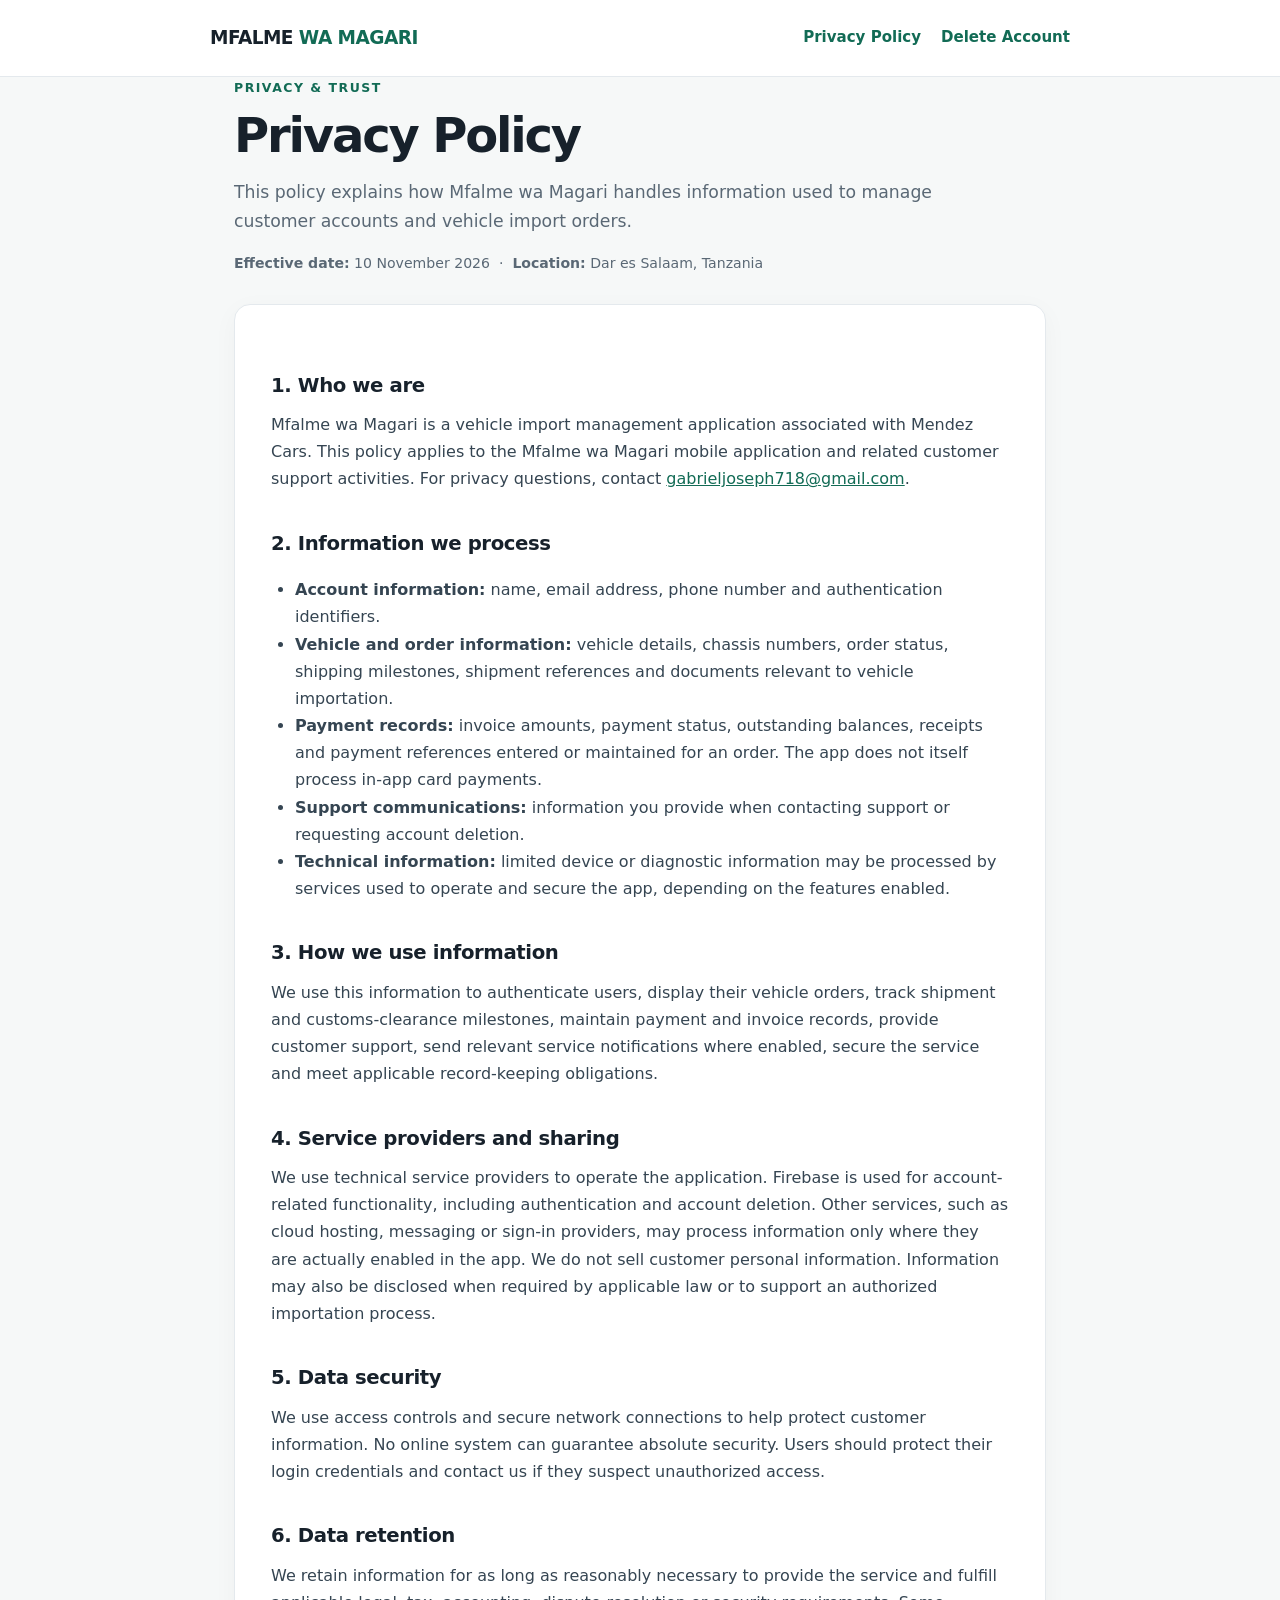
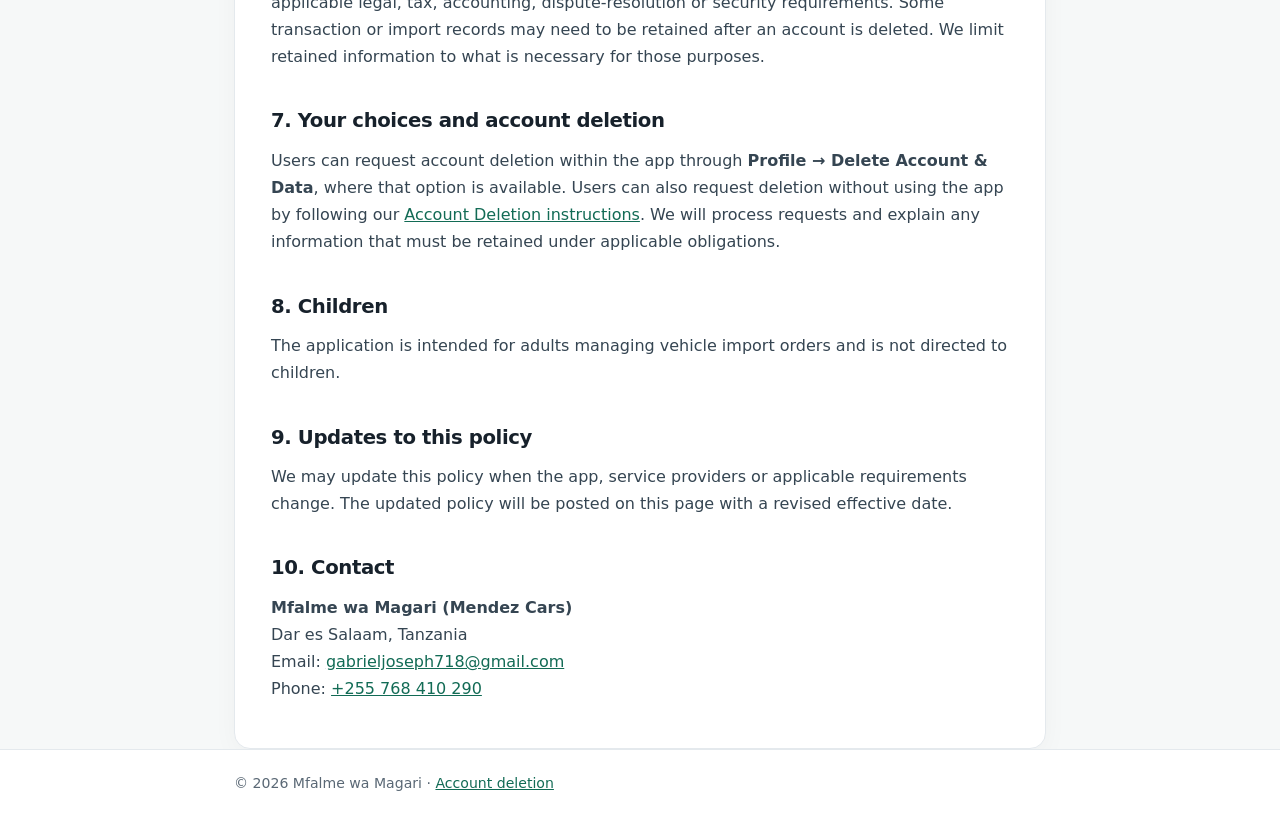
==== index.html @ ea1d12f5 "Add files via upload" ====
<!doctype html>
<html lang="en"><head><meta charset="utf-8"><meta name="viewport" content="width=device-width, initial-scale=1"><meta name="description" content="Privacy Policy for the Mfalme wa Magari vehicle import tracking application."><title>Privacy Policy | Mfalme wa Magari</title><link rel="stylesheet" href="styles.css"></head>
<body><header><div class="wrap top"><div class="brand">MFALME <span>WA MAGARI</span></div><nav aria-label="Main navigation"><a href="index.html" aria-current="page">Privacy Policy</a><a href="delete-account.html">Delete Account</a></nav></div></header>
<main class="wrap"><div class="eyebrow">Privacy &amp; trust</div><h1>Privacy Policy</h1><p class="intro">This policy explains how Mfalme wa Magari handles information used to manage customer accounts and vehicle import orders.</p><p class="meta"><strong>Effective date:</strong> 10 November 2026 &nbsp;·&nbsp; <strong>Location:</strong> Dar es Salaam, Tanzania</p>
<article class="panel">
<h2>1. Who we are</h2><p>Mfalme wa Magari is a vehicle import management application associated with Mendez Cars. This policy applies to the Mfalme wa Magari mobile application and related customer support activities. For privacy questions, contact <a href="mailto:gabrieljoseph718@gmail.com">gabrieljoseph718@gmail.com</a>.</p>
<h2>2. Information we process</h2><ul><li><strong>Account information:</strong> name, email address, phone number and authentication identifiers.</li><li><strong>Vehicle and order information:</strong> vehicle details, chassis numbers, order status, shipping milestones, shipment references and documents relevant to vehicle importation.</li><li><strong>Payment records:</strong> invoice amounts, payment status, outstanding balances, receipts and payment references entered or maintained for an order. The app does not itself process in-app card payments.</li><li><strong>Support communications:</strong> information you provide when contacting support or requesting account deletion.</li><li><strong>Technical information:</strong> limited device or diagnostic information may be processed by services used to operate and secure the app, depending on the features enabled.</li></ul>
<h2>3. How we use information</h2><p>We use this information to authenticate users, display their vehicle orders, track shipment and customs-clearance milestones, maintain payment and invoice records, provide customer support, send relevant service notifications where enabled, secure the service and meet applicable record-keeping obligations.</p>
<h2>4. Service providers and sharing</h2><p>We use technical service providers to operate the application. Firebase is used for account-related functionality, including authentication and account deletion. Other services, such as cloud hosting, messaging or sign-in providers, may process information only where they are actually enabled in the app. We do not sell customer personal information. Information may also be disclosed when required by applicable law or to support an authorized importation process.</p>
<h2>5. Data security</h2><p>We use access controls and secure network connections to help protect customer information. No online system can guarantee absolute security. Users should protect their login credentials and contact us if they suspect unauthorized access.</p>
<h2>6. Data retention</h2><p>We retain information for as long as reasonably necessary to provide the service and fulfill applicable legal, tax, accounting, dispute-resolution or security requirements. Some transaction or import records may need to be retained after an account is deleted. We limit retained information to what is necessary for those purposes.</p>
<h2>7. Your choices and account deletion</h2><p>Users can request account deletion within the app through <strong>Profile → Delete Account &amp; Data</strong>, where that option is available. Users can also request deletion without using the app by following our <a href="delete-account.html">Account Deletion instructions</a>. We will process requests and explain any information that must be retained under applicable obligations.</p>
<h2>8. Children</h2><p>The application is intended for adults managing vehicle import orders and is not directed to children.</p>
<h2>9. Updates to this policy</h2><p>We may update this policy when the app, service providers or applicable requirements change. The updated policy will be posted on this page with a revised effective date.</p>
<h2>10. Contact</h2><p><strong>Mfalme wa Magari (Mendez Cars)</strong><br>Dar es Salaam, Tanzania<br>Email: <a href="mailto:gabrieljoseph718@gmail.com">gabrieljoseph718@gmail.com</a><br>Phone: <a href="tel:+255768410290">+255 768 410 290</a></p>
</article></main><footer><div class="wrap">© 2026 Mfalme wa Magari · <a href="delete-account.html">Account deletion</a></div></footer></body></html>
---- styles.css ----
:root{color-scheme:light;--ink:#17212b;--muted:#5a6875;--line:#e4e9ed;--accent:#126b55;--bg:#f6f8f8}*{box-sizing:border-box}body{margin:0;font-family:system-ui,-apple-system,Segoe UI,Roboto,Arial,sans-serif;color:var(--ink);background:var(--bg);line-height:1.7}header{background:#fff;border-bottom:1px solid var(--line)}.wrap{max-width:860px;margin:auto;padding:0 24px}.top{display:flex;align-items:center;justify-content:space-between;gap:18px;padding:22px 0;flex-wrap:wrap}.brand{font-weight:800;letter-spacing:-.03em;font-size:1.16rem}.brand span{color:var(--accent)}nav{display:flex;gap:20px;flex-wrap:wrap}a{color:var(--accent)}nav a{text-decoration:none;font-weight:600;font-size:.94rem}nav a:hover{text-decoration:underline}main{padding:54px 0 72px}.eyebrow{color:var(--accent);font-size:.78rem;letter-spacing:.12em;font-weight:800;text-transform:uppercase}h1{font-size:clamp(2rem,5vw,3rem);letter-spacing:-.045em;line-height:1.15;margin:10px 0 15px}h2{font-size:1.23rem;letter-spacing:-.02em;margin:34px 0 8px}p,li{color:#354552}p{margin:9px 0 15px}ul,ol{padding-left:24px}.intro{font-size:1.08rem;color:var(--muted);max-width:730px}.panel{background:#fff;border:1px solid var(--line);border-radius:16px;padding:30px 36px;box-shadow:0 6px 26px rgba(16,38,48,.035);margin-top:28px}.meta{font-size:.88rem;color:var(--muted)}.notice{background:#eef7f3;border-left:4px solid var(--accent);padding:15px 18px;border-radius:5px;margin:20px 0}.button{display:inline-block;background:var(--accent);color:white;padding:11px 18px;border-radius:9px;text-decoration:none;font-weight:650}.button:hover{background:#0b503f}footer{border-top:1px solid var(--line);background:#fff;padding:22px 0;color:var(--muted);font-size:.88rem}@media(max-width:600px){.panel{padding:22px 19px}main{padding-top:36px}}
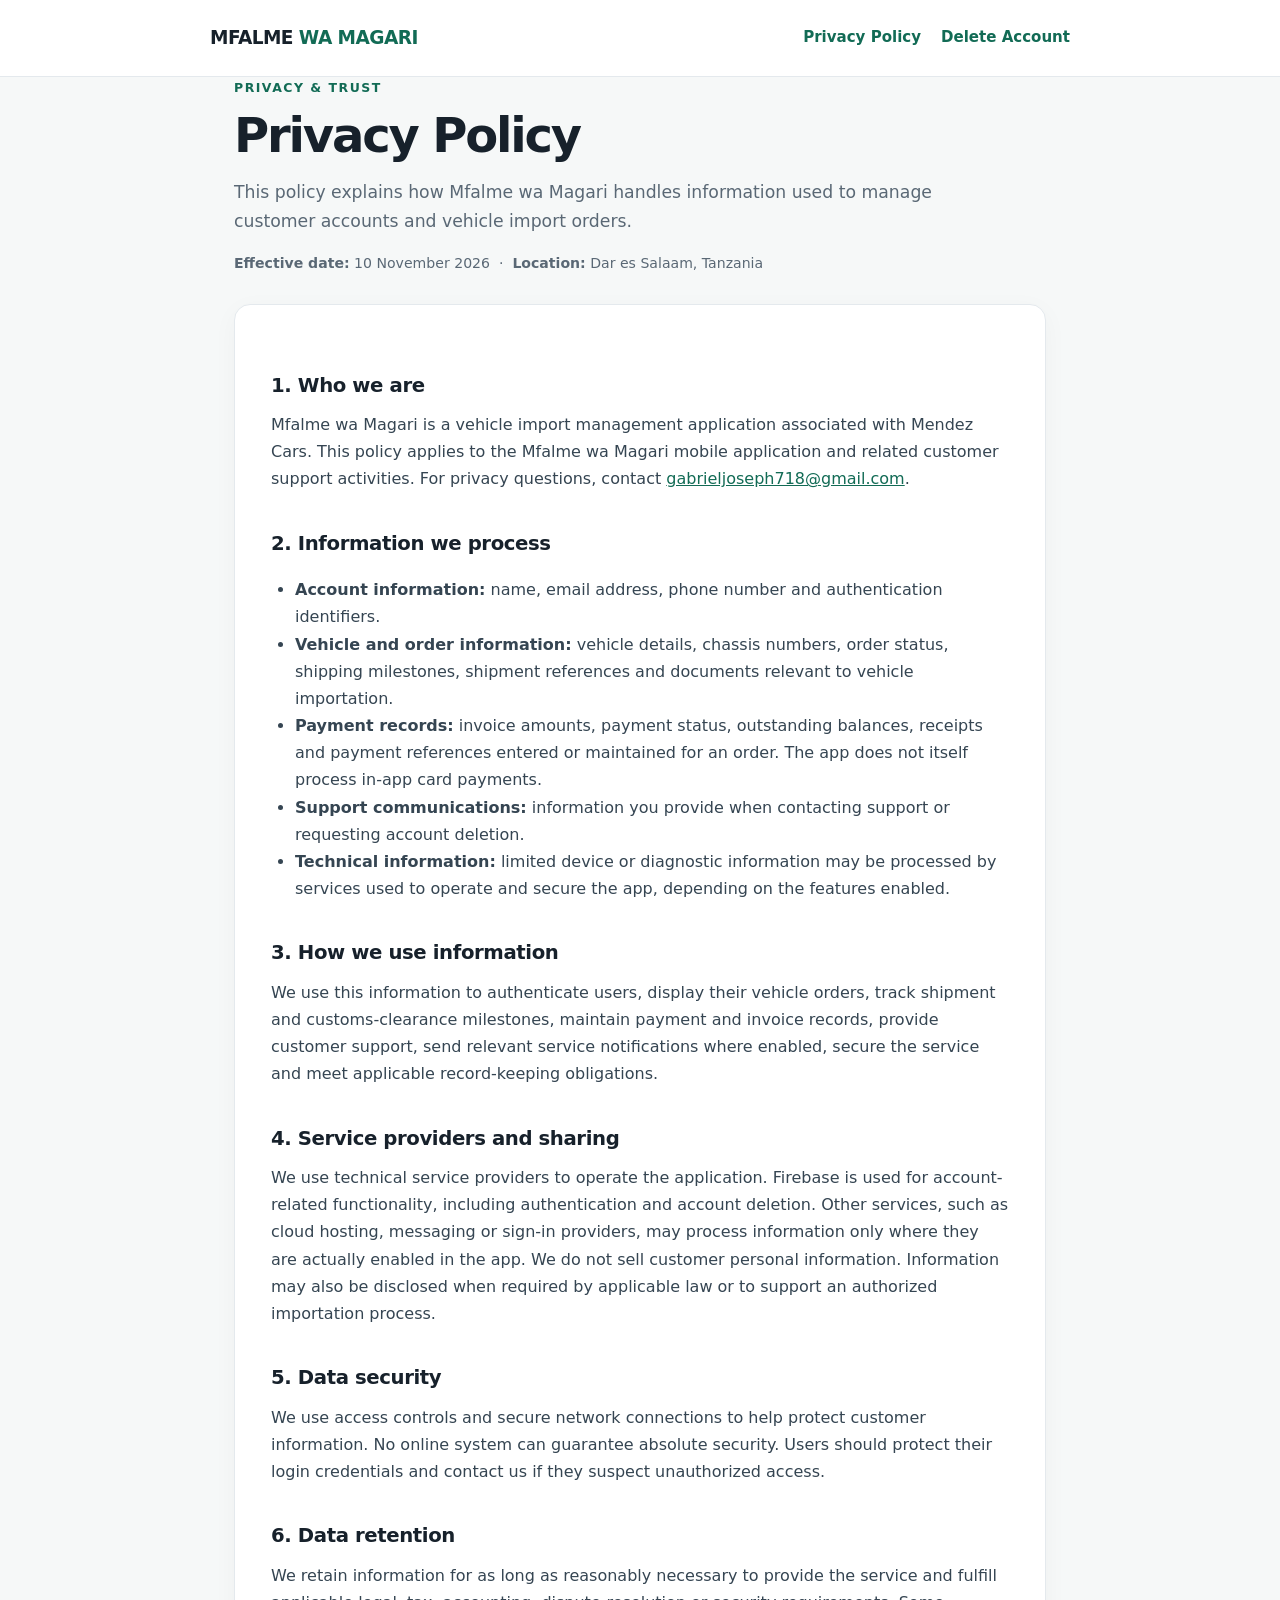
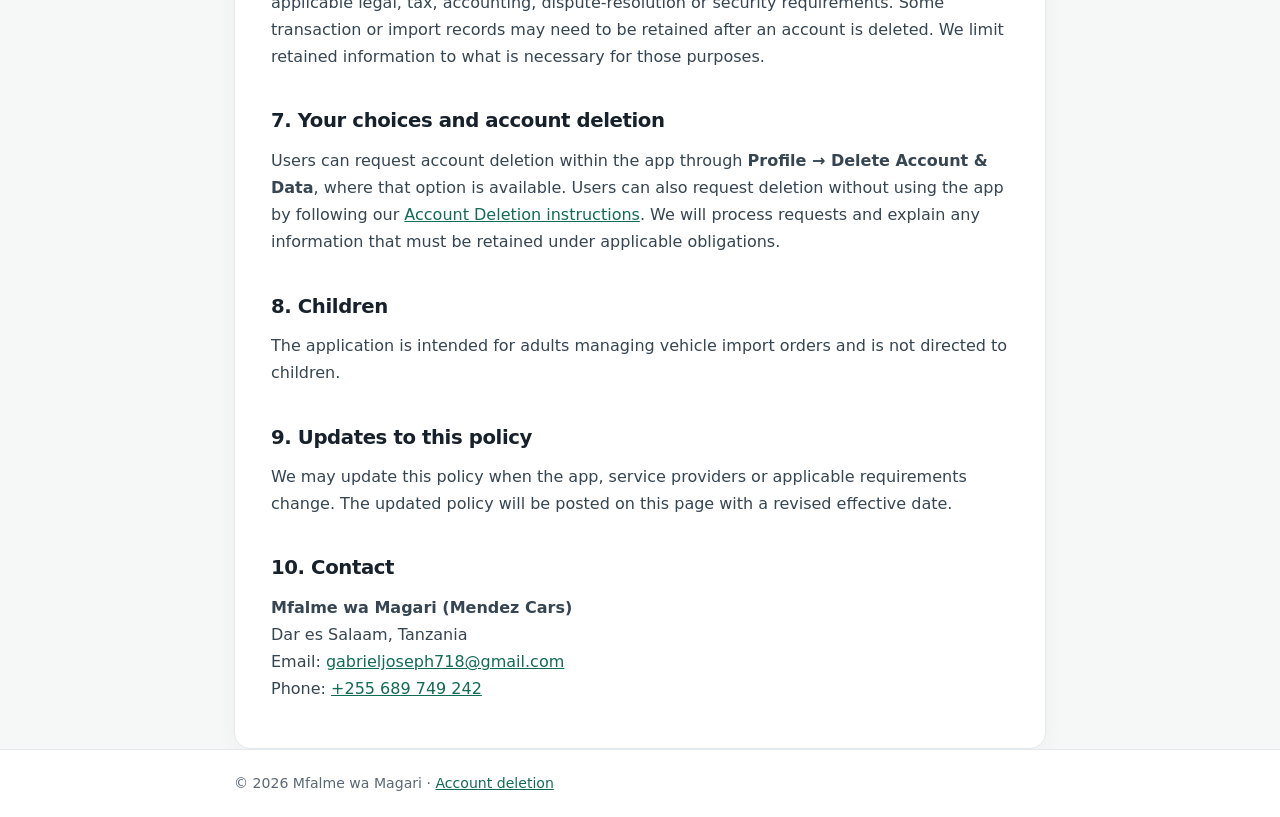
==== commit ad0528be: "Modify contact section in privacy policynu Updated contact information including phone number." ====
--- a/index.html
+++ b/index.html
@@ -12,5 +12,5 @@
 <h2>7. Your choices and account deletion</h2><p>Users can request account deletion within the app through <strong>Profile → Delete Account &amp; Data</strong>, where that option is available. Users can also request deletion without using the app by following our <a href="delete-account.html">Account Deletion instructions</a>. We will process requests and explain any information that must be retained under applicable obligations.</p>
 <h2>8. Children</h2><p>The application is intended for adults managing vehicle import orders and is not directed to children.</p>
 <h2>9. Updates to this policy</h2><p>We may update this policy when the app, service providers or applicable requirements change. The updated policy will be posted on this page with a revised effective date.</p>
-<h2>10. Contact</h2><p><strong>Mfalme wa Magari (Mendez Cars)</strong><br>Dar es Salaam, Tanzania<br>Email: <a href="mailto:gabrieljoseph718@gmail.com">gabrieljoseph718@gmail.com</a><br>Phone: <a href="tel:+255768410290">+255 768 410 290</a></p>
+<h2>10. Contact</h2><p><strong>Mfalme wa Magari (Mendez Cars)</strong><br>Dar es Salaam, Tanzania<br>Email: <a href="mailto:gabrieljoseph718@gmail.com">gabrieljoseph718@gmail.com</a><br>Phone: <a href="tel:+255689749242">+255 689 749 242</a></p>
 </article></main><footer><div class="wrap">© 2026 Mfalme wa Magari · <a href="delete-account.html">Account deletion</a></div></footer></body></html>
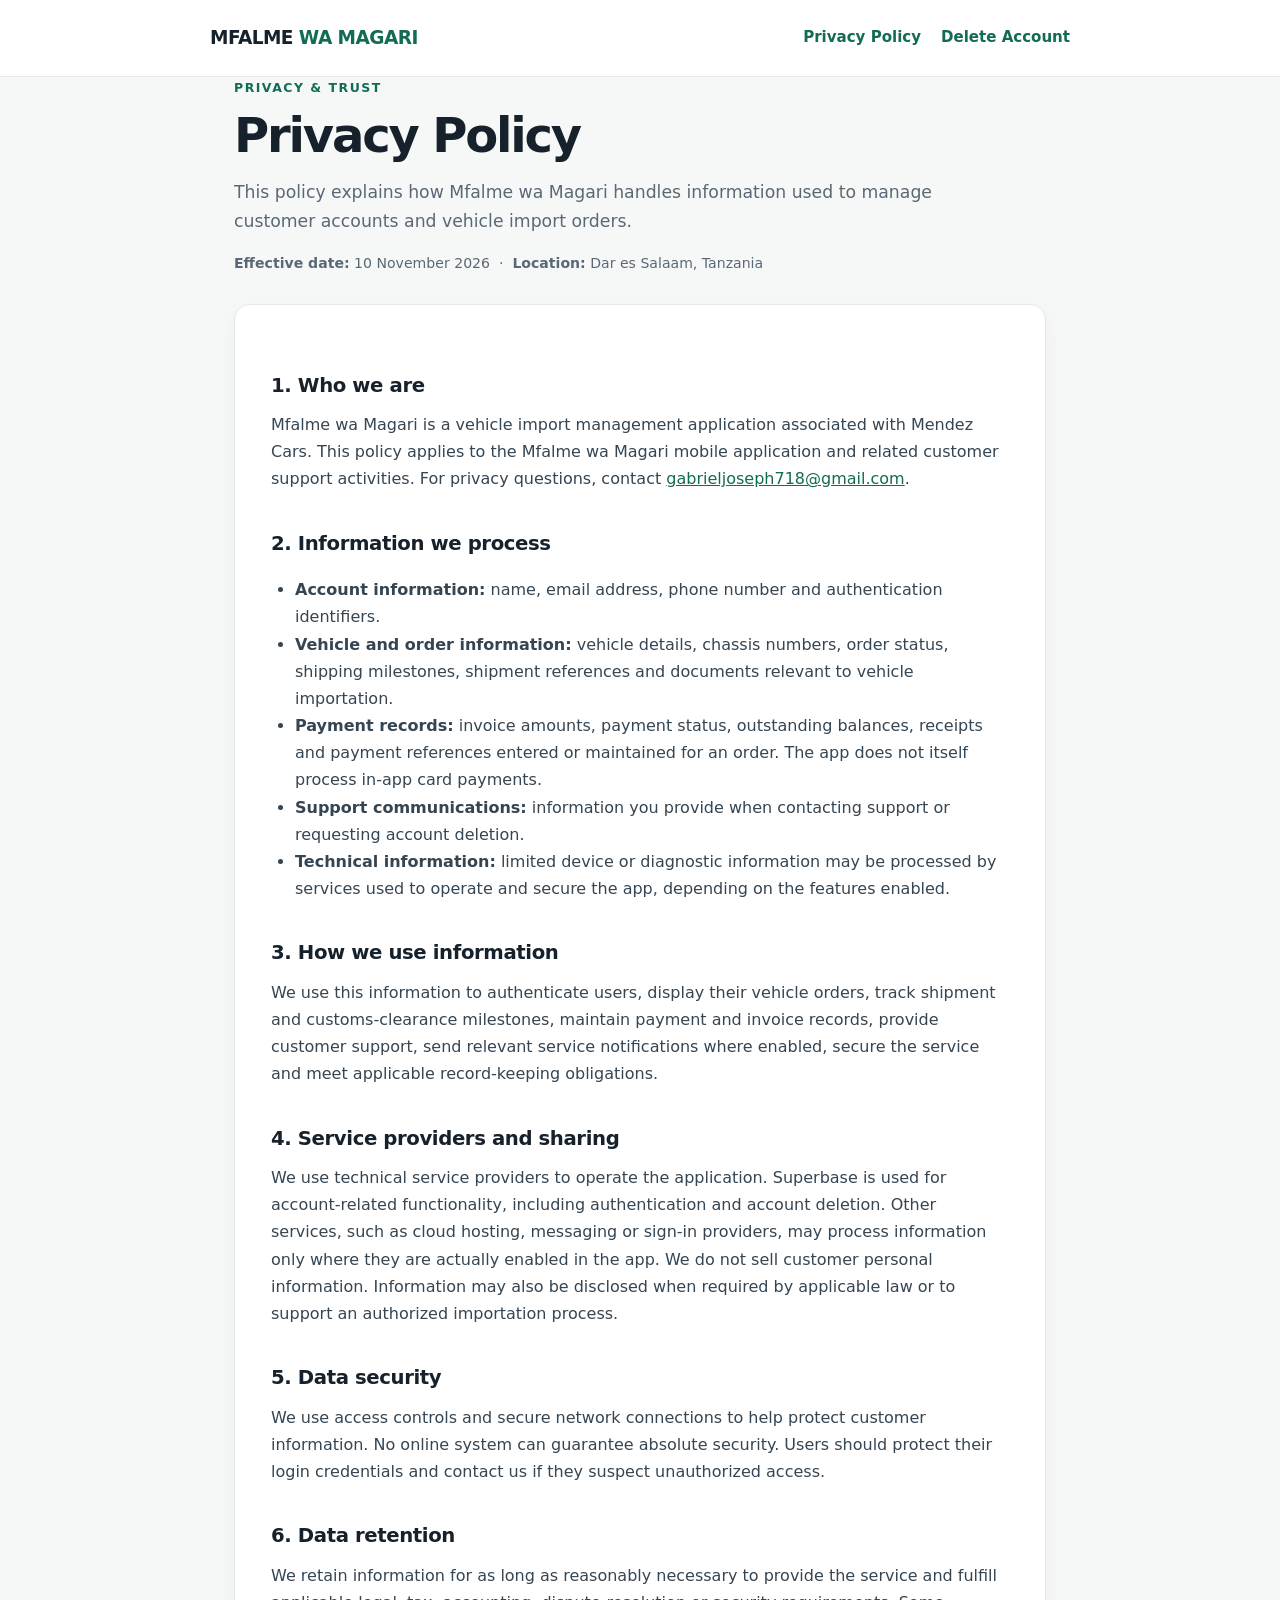
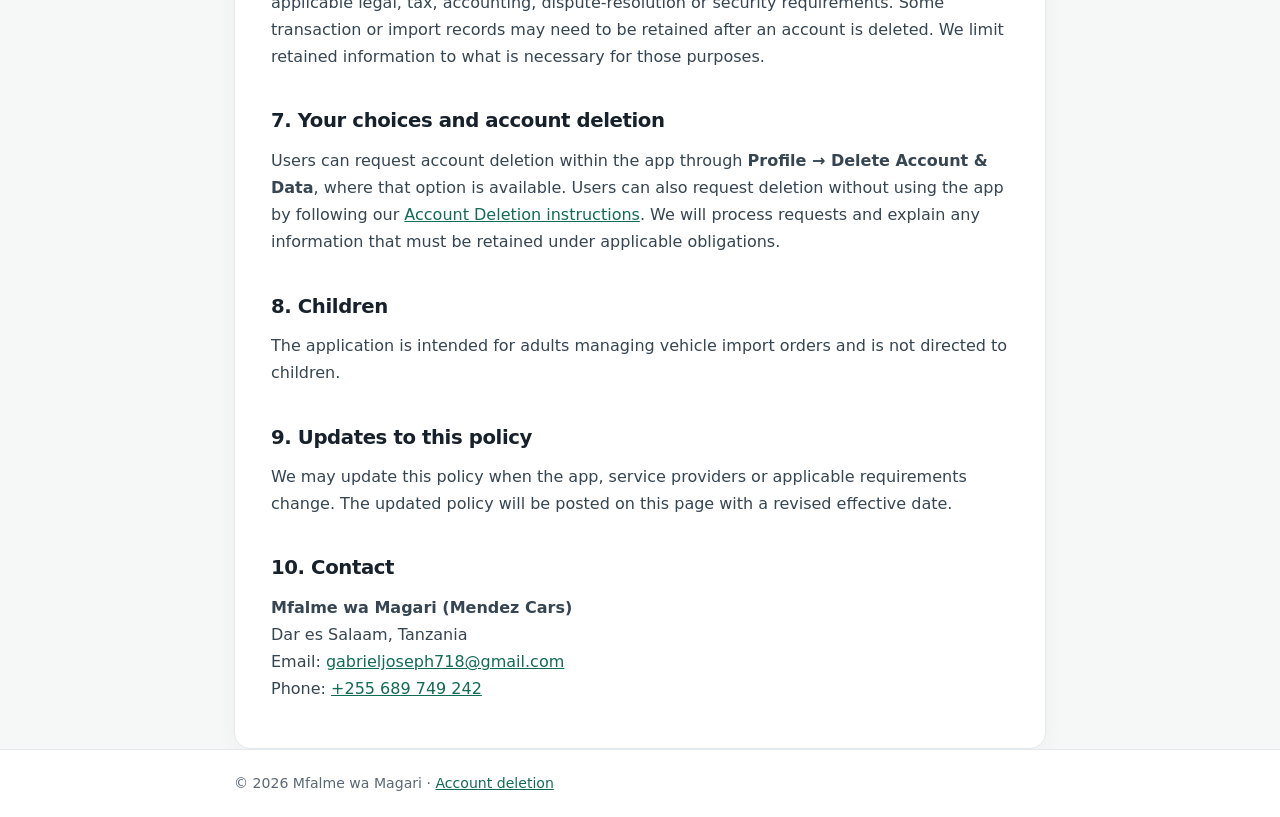
==== commit 2aa5ab6e: "Update service provider from Firebase to Superbase" ====
--- a/index.html
+++ b/index.html
@@ -6,7 +6,7 @@
 <h2>1. Who we are</h2><p>Mfalme wa Magari is a vehicle import management application associated with Mendez Cars. This policy applies to the Mfalme wa Magari mobile application and related customer support activities. For privacy questions, contact <a href="mailto:gabrieljoseph718@gmail.com">gabrieljoseph718@gmail.com</a>.</p>
 <h2>2. Information we process</h2><ul><li><strong>Account information:</strong> name, email address, phone number and authentication identifiers.</li><li><strong>Vehicle and order information:</strong> vehicle details, chassis numbers, order status, shipping milestones, shipment references and documents relevant to vehicle importation.</li><li><strong>Payment records:</strong> invoice amounts, payment status, outstanding balances, receipts and payment references entered or maintained for an order. The app does not itself process in-app card payments.</li><li><strong>Support communications:</strong> information you provide when contacting support or requesting account deletion.</li><li><strong>Technical information:</strong> limited device or diagnostic information may be processed by services used to operate and secure the app, depending on the features enabled.</li></ul>
 <h2>3. How we use information</h2><p>We use this information to authenticate users, display their vehicle orders, track shipment and customs-clearance milestones, maintain payment and invoice records, provide customer support, send relevant service notifications where enabled, secure the service and meet applicable record-keeping obligations.</p>
-<h2>4. Service providers and sharing</h2><p>We use technical service providers to operate the application. Firebase is used for account-related functionality, including authentication and account deletion. Other services, such as cloud hosting, messaging or sign-in providers, may process information only where they are actually enabled in the app. We do not sell customer personal information. Information may also be disclosed when required by applicable law or to support an authorized importation process.</p>
+<h2>4. Service providers and sharing</h2><p>We use technical service providers to operate the application. Superbase is used for account-related functionality, including authentication and account deletion. Other services, such as cloud hosting, messaging or sign-in providers, may process information only where they are actually enabled in the app. We do not sell customer personal information. Information may also be disclosed when required by applicable law or to support an authorized importation process.</p>
 <h2>5. Data security</h2><p>We use access controls and secure network connections to help protect customer information. No online system can guarantee absolute security. Users should protect their login credentials and contact us if they suspect unauthorized access.</p>
 <h2>6. Data retention</h2><p>We retain information for as long as reasonably necessary to provide the service and fulfill applicable legal, tax, accounting, dispute-resolution or security requirements. Some transaction or import records may need to be retained after an account is deleted. We limit retained information to what is necessary for those purposes.</p>
 <h2>7. Your choices and account deletion</h2><p>Users can request account deletion within the app through <strong>Profile → Delete Account &amp; Data</strong>, where that option is available. Users can also request deletion without using the app by following our <a href="delete-account.html">Account Deletion instructions</a>. We will process requests and explain any information that must be retained under applicable obligations.</p>
